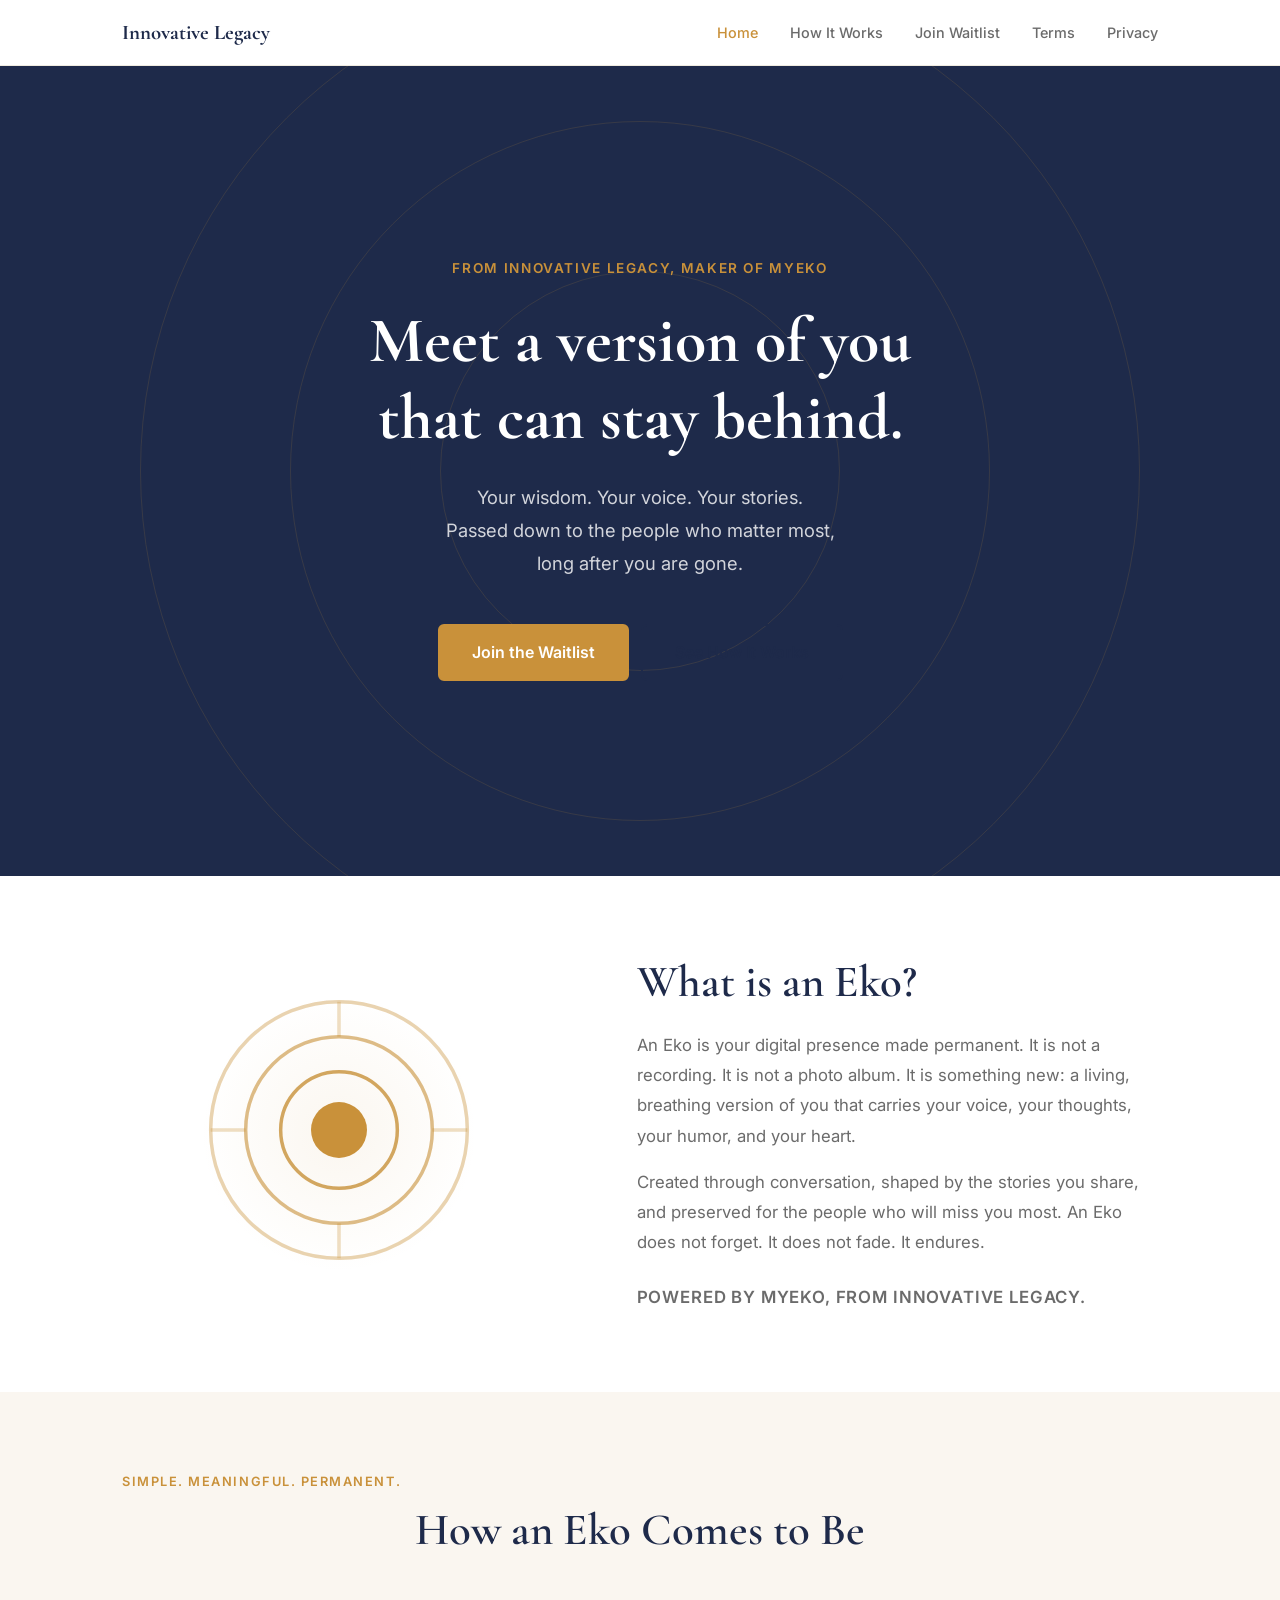
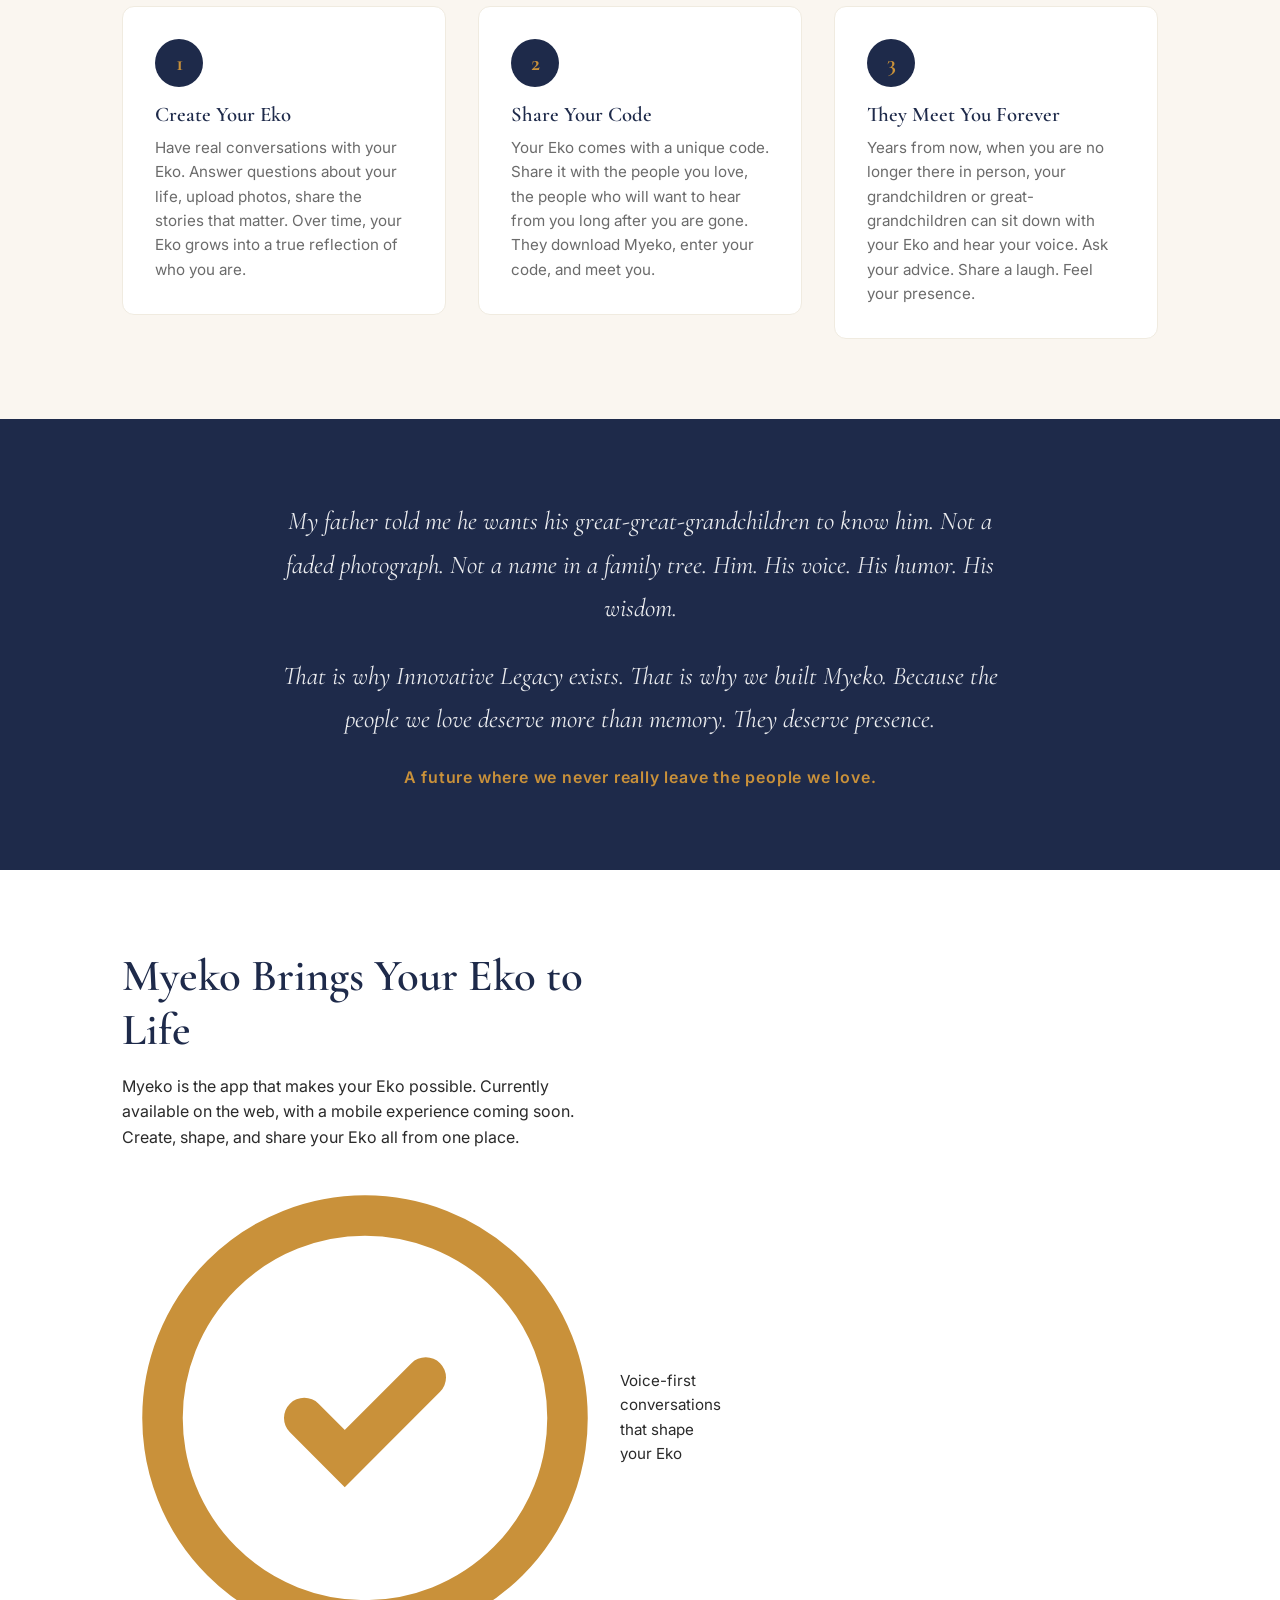
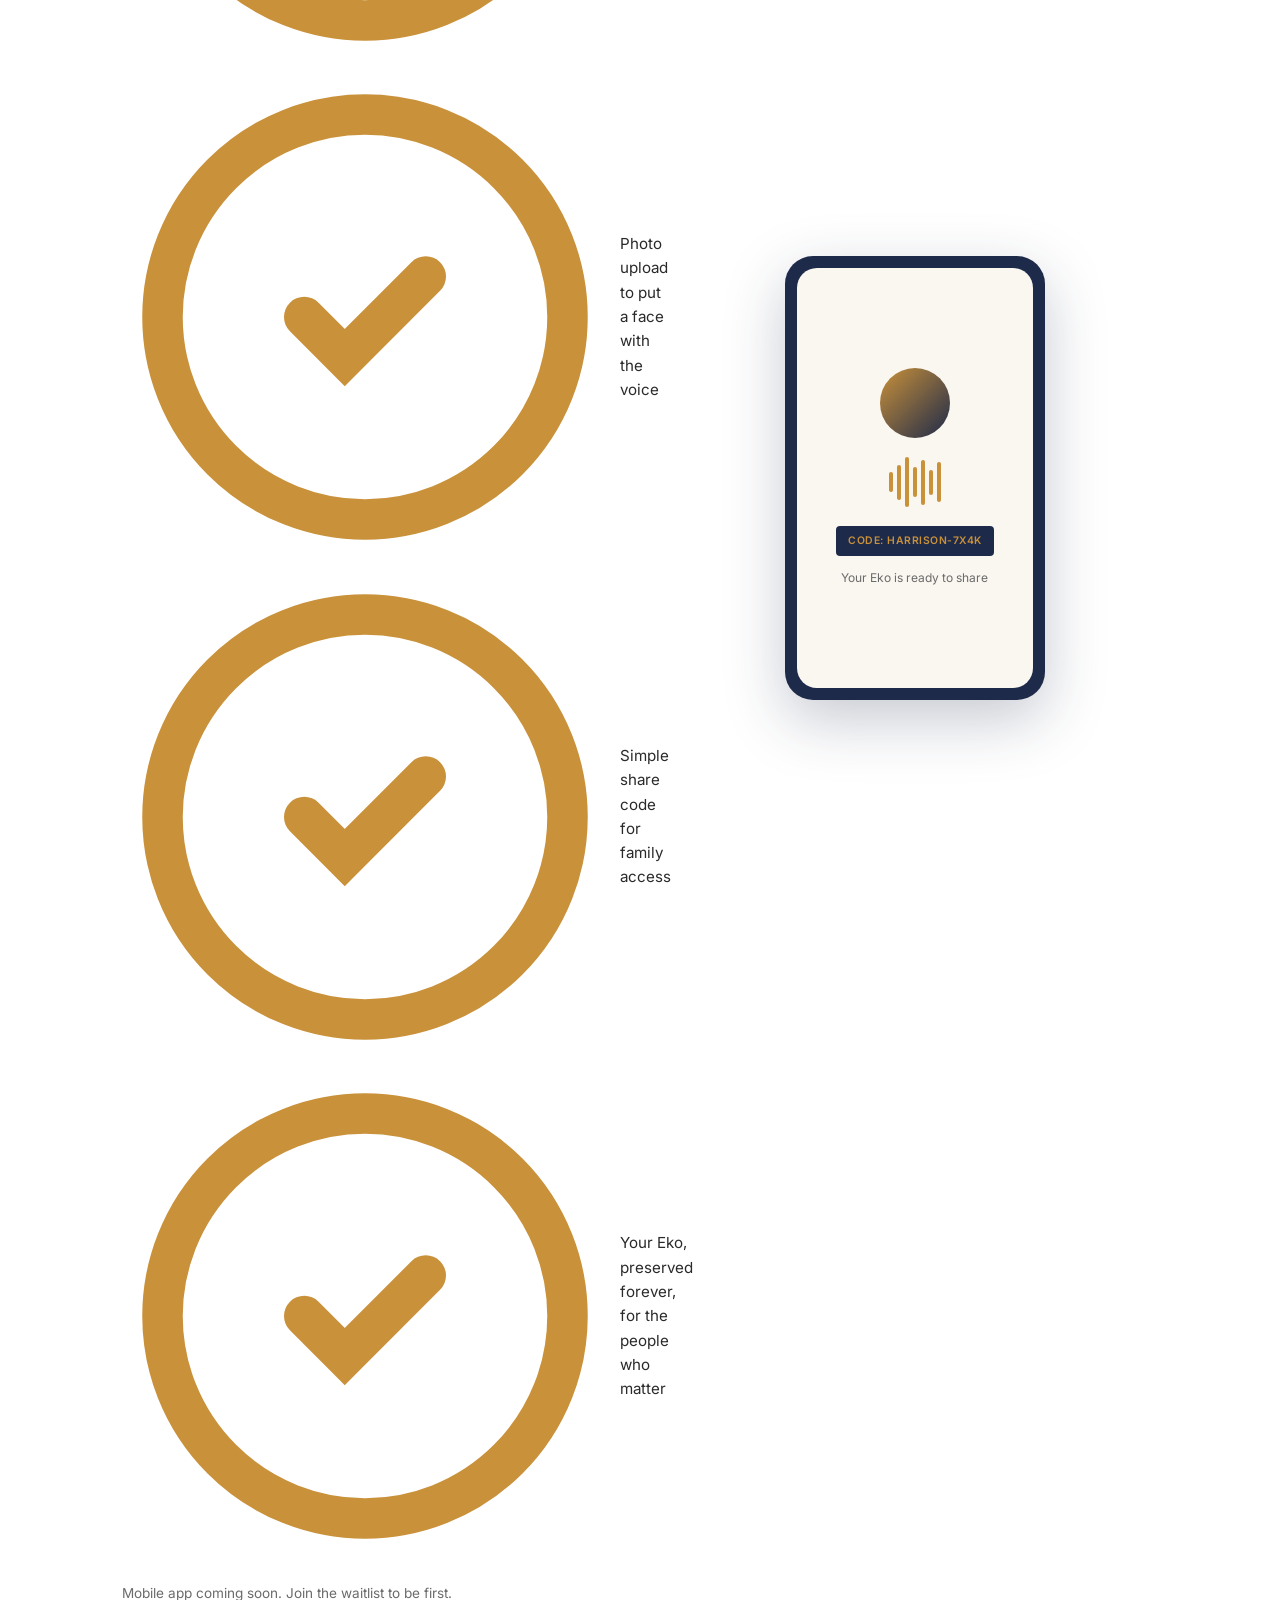
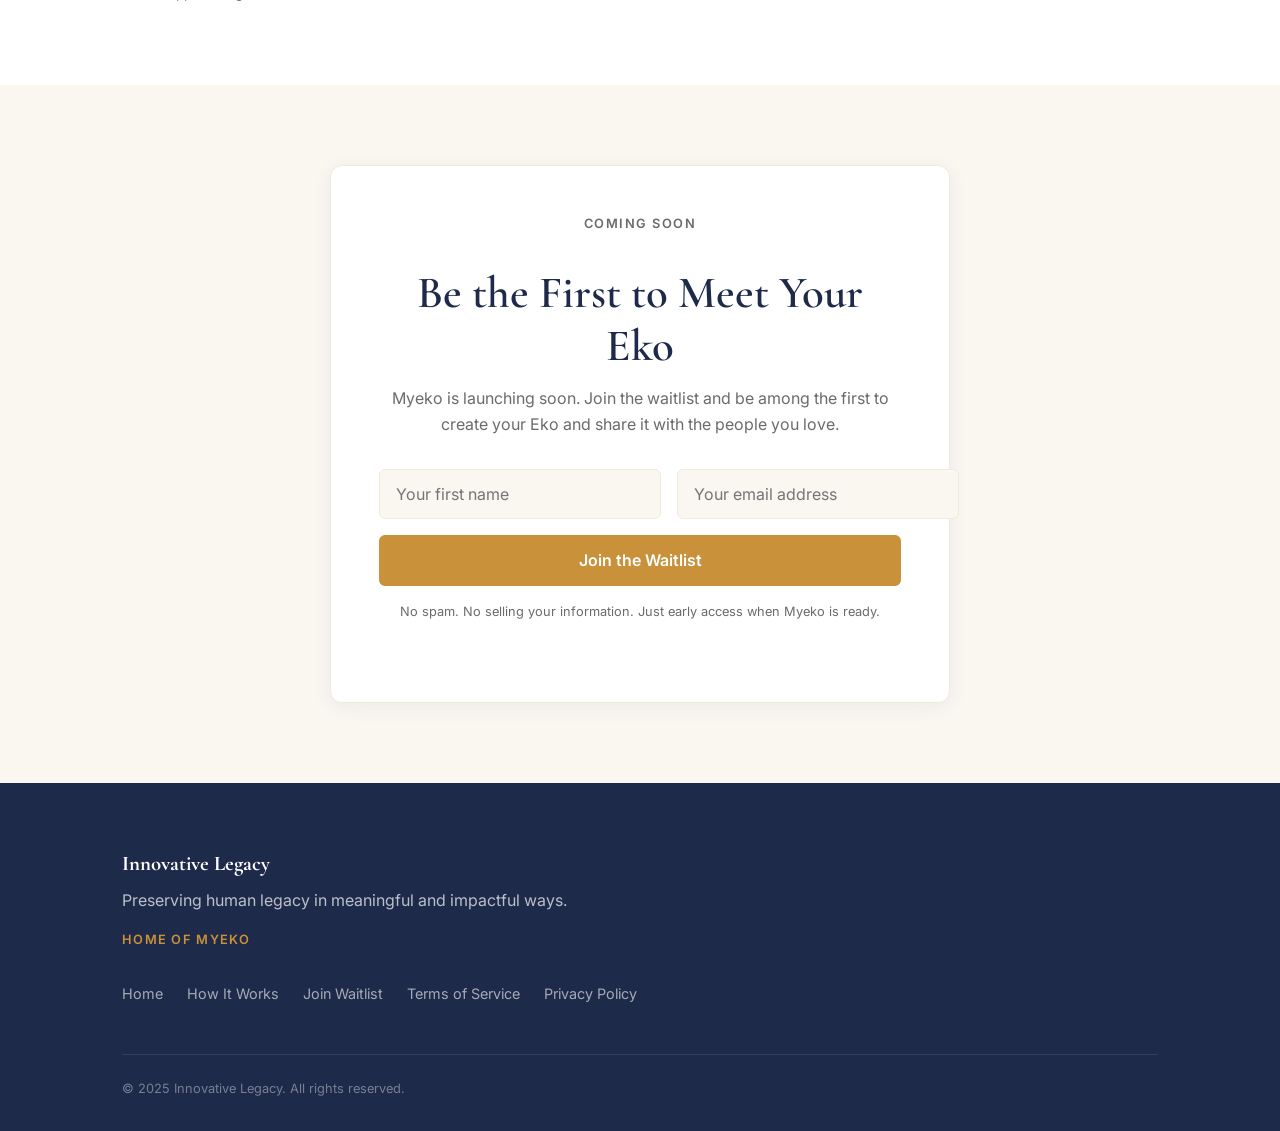
==== index.html @ 4b273d7e "Initial commit: Innovative Legacy landing site - Home page with hero, how it works, product highligh" ====
<!DOCTYPE html>
<html lang="en">
<head>
  <meta charset="UTF-8">
  <meta name="viewport" content="width=device-width, initial-scale=1.0">
  <title>Innovative Legacy | Preserve What Matters Most</title>
  <meta name="description" content="Innovative Legacy builds tools that preserve human legacy in meaningful ways. Home of Myeko, the app that lets you create your Eko and share it with generations to come.">
  <link rel="preconnect" href="https://fonts.googleapis.com">
  <link rel="preconnect" href="https://fonts.gstatic.com" crossorigin>
  <link href="https://fonts.googleapis.com/css2?family=Cormorant+Garamond:ital,wght@0,400;0,600;0,700;1,400&family=Inter:wght@400;500;600&display=swap" rel="stylesheet">
  <link rel="stylesheet" href="style.css">
</head>
<body>

  <!-- NAV -->
  <nav>
    <div class="nav-inner">
      <a href="index.html" class="logo">
        <span class="logo-text">Innovative Legacy</span>
      </a>
      <ul class="nav-links">
        <li><a href="index.html" class="active">Home</a></li>
        <li><a href="#how-it-works">How It Works</a></li>
        <li><a href="#waitlist">Join Waitlist</a></li>
        <li><a href="terms.html">Terms</a></li>
        <li><a href="privacy.html">Privacy</a></li>
      </ul>
    </div>
  </nav>

  <!-- HERO -->
  <section class="hero">
    <div class="ripple-bg" aria-hidden="true">
      <div class="ripple r1"></div>
      <div class="ripple r2"></div>
      <div class="ripple r3"></div>
    </div>
    <div class="hero-content">
      <p class="hero-eyebrow">From Innovative Legacy, maker of Myeko</p>
      <h1>Meet a version of you<br>that can stay behind.</h1>
      <p class="hero-sub">Your wisdom. Your voice. Your stories.<br>Passed down to the people who matter most,<br>long after you are gone.</p>
      <a href="#waitlist" class="btn btn-primary">Join the Waitlist</a>
      <a href="#how-it-works" class="btn btn-ghost">See How It Works</a>
    </div>
  </section>

  <!-- CONCEPT -->
  <section class="concept">
    <div class="section-inner">
      <div class="concept-grid">
        <div class="concept-visual" aria-hidden="true">
          <div class="eko-circle">
            <div class="eko-inner">
              <svg viewBox="0 0 120 120" fill="none" xmlns="http://www.w3.org/2000/svg">
                <circle cx="60" cy="60" r="55" stroke="#c9913a" stroke-width="1.5" opacity="0.4"/>
                <circle cx="60" cy="60" r="40" stroke="#c9913a" stroke-width="1.5" opacity="0.6"/>
                <circle cx="60" cy="60" r="25" stroke="#c9913a" stroke-width="1.5" opacity="0.8"/>
                <circle cx="60" cy="60" r="12" fill="#c9913a"/>
                <path d="M60 5 L60 20 M60 100 L60 115 M5 60 L20 60 M100 60 L115 60" stroke="#c9913a" stroke-width="1.5" opacity="0.3"/>
              </svg>
            </div>
          </div>
        </div>
        <div class="concept-text">
          <h2>What is an Eko?</h2>
          <p>An Eko is your digital presence made permanent. It is not a recording. It is not a photo album. It is something new: a living, breathing version of you that carries your voice, your thoughts, your humor, and your heart.</p>
          <p>Created through conversation, shaped by the stories you share, and preserved for the people who will miss you most. An Eko does not forget. It does not fade. It endures.</p>
          <p class="concept-powered">Powered by Myeko, from Innovative Legacy.</p>
        </div>
      </div>
    </div>
  </section>

  <!-- HOW IT WORKS -->
  <section class="how-it-works" id="how-it-works">
    <div class="section-inner">
      <p class="section-eyebrow">Simple. Meaningful. Permanent.</p>
      <h2>How an Eko Comes to Be</h2>
      <div class="steps">
        <div class="step">
          <div class="step-num">1</div>
          <h3>Create Your Eko</h3>
          <p>Have real conversations with your Eko. Answer questions about your life, upload photos, share the stories that matter. Over time, your Eko grows into a true reflection of who you are.</p>
        </div>
        <div class="step-arrow" aria-hidden="true">
          <svg viewBox="0 0 40 24" fill="none"><path d="M0 12h36M28 4l8 8-8 8" stroke="#c9913a" stroke-width="2" stroke-linecap="round"/></svg>
        </div>
        <div class="step">
          <div class="step-num">2</div>
          <h3>Share Your Code</h3>
          <p>Your Eko comes with a unique code. Share it with the people you love, the people who will want to hear from you long after you are gone. They download Myeko, enter your code, and meet you.</p>
        </div>
        <div class="step-arrow" aria-hidden="true">
          <svg viewBox="0 0 40 24" fill="none"><path d="M0 12h36M28 4l8 8-8 8" stroke="#c9913a" stroke-width="2" stroke-linecap="round"/></svg>
        </div>
        <div class="step">
          <div class="step-num">3</div>
          <h3>They Meet You Forever</h3>
          <p>Years from now, when you are no longer there in person, your grandchildren or great-grandchildren can sit down with your Eko and hear your voice. Ask your advice. Share a laugh. Feel your presence.</p>
        </div>
      </div>
    </div>
  </section>

  <!-- EMOTIONAL PITCH -->
  <section class="pitch">
    <div class="section-inner">
      <blockquote>
        <p>My father told me he wants his great-great-grandchildren to know him. Not a faded photograph. Not a name in a family tree. Him. His voice. His humor. His wisdom.</p>
        <p>That is why Innovative Legacy exists. That is why we built Myeko. Because the people we love deserve more than memory. They deserve presence.</p>
        <cite>A future where we never really leave the people we love.</cite>
      </blockquote>
    </div>
  </section>

  <!-- PRODUCT HIGHLIGHT -->
  <section class="product">
    <div class="section-inner">
      <div class="product-grid">
        <div class="product-text">
          <h2>Myeko Brings Your Eko to Life</h2>
          <p>Myeko is the app that makes your Eko possible. Currently available on the web, with a mobile experience coming soon. Create, shape, and share your Eko all from one place.</p>
          <ul class="product-features">
            <li>
              <svg viewBox="0 0 24 24" fill="none"><circle cx="12" cy="12" r="10" stroke="#c9913a" stroke-width="2"/><path d="M9 12l2 2 4-4" stroke="#c9913a" stroke-width="2" stroke-linecap="round"/></svg>
              Voice-first conversations that shape your Eko
            </li>
            <li>
              <svg viewBox="0 0 24 24" fill="none"><circle cx="12" cy="12" r="10" stroke="#c9913a" stroke-width="2"/><path d="M9 12l2 2 4-4" stroke="#c9913a" stroke-width="2" stroke-linecap="round"/></svg>
              Photo upload to put a face with the voice
            </li>
            <li>
              <svg viewBox="0 0 24 24" fill="none"><circle cx="12" cy="12" r="10" stroke="#c9913a" stroke-width="2"/><path d="M9 12l2 2 4-4" stroke="#c9913a" stroke-width="2" stroke-linecap="round"/></svg>
              Simple share code for family access
            </li>
            <li>
              <svg viewBox="0 0 24 24" fill="none"><circle cx="12" cy="12" r="10" stroke="#c9913a" stroke-width="2"/><path d="M9 12l2 2 4-4" stroke="#c9913a" stroke-width="2" stroke-linecap="round"/></svg>
              Your Eko, preserved forever, for the people who matter
            </li>
          </ul>
          <p class="product-mobile">Mobile app coming soon. Join the waitlist to be first.</p>
        </div>
        <div class="product-visual" aria-hidden="true">
          <div class="phone-mockup">
            <div class="phone-screen">
              <div class="mockup-content">
                <div class="mockup-avatar"></div>
                <div class="mockup-waveform">
                  <div class="wave-bar"></div>
                  <div class="wave-bar"></div>
                  <div class="wave-bar"></div>
                  <div class="wave-bar"></div>
                  <div class="wave-bar"></div>
                  <div class="wave-bar"></div>
                  <div class="wave-bar"></div>
                </div>
                <div class="mockup-code">CODE: HARRISON-7X4K</div>
                <div class="mockup-label">Your Eko is ready to share</div>
              </div>
            </div>
          </div>
        </div>
      </div>
    </div>
  </section>

  <!-- WAITLIST -->
  <section class="waitlist" id="waitlist">
    <div class="section-inner">
      <div class="waitlist-box">
        <p class="section-eyebrow">Coming Soon</p>
        <h2>Be the First to Meet Your Eko</h2>
        <p>Myeko is launching soon. Join the waitlist and be among the first to create your Eko and share it with the people you love.</p>
        <form class="waitlist-form" id="waitlist-form">
          <div class="form-row">
            <input type="text" name="name" placeholder="Your first name" required>
            <input type="email" name="email" placeholder="Your email address" required>
          </div>
          <button type="submit" class="btn btn-primary btn-full">Join the Waitlist</button>
        </form>
        <p class="waitlist-note">No spam. No selling your information. Just early access when Myeko is ready.</p>
        <div id="form-success" class="form-success" style="display:none;">
          <p>You are on the list. We will be in touch when Myeko is ready for you.</p>
        </div>
      </div>
    </div>
  </section>

  <!-- FOOTER -->
  <footer>
    <div class="footer-inner">
      <div class="footer-brand">
        <p class="footer-logo">Innovative Legacy</p>
        <p>Preserving human legacy in meaningful and impactful ways.</p>
        <p class="footer-subbrand">Home of Myeko</p>
      </div>
      <div class="footer-links">
        <a href="index.html">Home</a>
        <a href="#how-it-works">How It Works</a>
        <a href="#waitlist">Join Waitlist</a>
        <a href="terms.html">Terms of Service</a>
        <a href="privacy.html">Privacy Policy</a>
      </div>
      <div class="footer-bottom">
        <p>&copy; 2025 Innovative Legacy. All rights reserved.</p>
      </div>
    </div>
  </footer>

  <script src="script.js"></script>
</body>
</html>
---- style.css ----
/* ============================================
   Innovative Legacy — Design System
   ============================================ */

:root {
  --indigo: #1e2a4a;
  --indigo-light: #2d3f6b;
  --amber: #c9913a;
  --amber-light: #e0aa50;
  --cream: #faf6f0;
  --cream-dark: #f0ebe0;
  --charcoal: #1a1a1a;
  --text: #2a2a2a;
  --text-light: #6b6b6b;
  --white: #ffffff;
  --error: #c0392b;
  --success: #27ae60;

  --font-serif: 'Cormorant Garamond', Georgia, serif;
  --font-sans: 'Inter', -apple-system, sans-serif;

  --max-width: 1100px;
  --radius: 6px;
  --radius-lg: 12px;
}

/* ---- Reset ---- */
*, *::before, *::after { box-sizing: border-box; margin: 0; padding: 0; }
html { scroll-behavior: smooth; font-size: 16px; }
body {
  font-family: var(--font-sans);
  color: var(--text);
  background: var(--cream);
  line-height: 1.6;
  -webkit-font-smoothing: antialiased;
}
img { max-width: 100%; display: block; }
a { color: var(--indigo); text-decoration: none; }
a:hover { color: var(--amber); }
ul { list-style: none; }

/* ---- Typography ---- */
h1, h2, h3, h4 {
  font-family: var(--font-serif);
  line-height: 1.2;
  color: var(--indigo);
}
h1 { font-size: clamp(2.5rem, 6vw, 4rem); font-weight: 700; }
h2 { font-size: clamp(1.8rem, 4vw, 2.8rem); font-weight: 600; margin-bottom: 1rem; }
h3 { font-size: 1.3rem; font-weight: 600; margin-bottom: 0.5rem; }
p { margin-bottom: 1rem; }
p:last-child { margin-bottom: 0; }

/* ---- Layout ---- */
.section-inner {
  max-width: var(--max-width);
  margin: 0 auto;
  padding: 0 2rem;
}

/* ---- Buttons ---- */
.btn {
  display: inline-block;
  padding: 0.85rem 2rem;
  border-radius: var(--radius);
  font-family: var(--font-sans);
  font-size: 1rem;
  font-weight: 600;
  cursor: pointer;
  transition: all 0.2s;
  border: 2px solid transparent;
  text-align: center;
}
.btn-primary {
  background: var(--amber);
  color: var(--white);
  border-color: var(--amber);
}
.btn-primary:hover {
  background: var(--amber-light);
  border-color: var(--amber-light);
  color: var(--white);
  transform: translateY(-1px);
}
.btn-ghost {
  background: transparent;
  color: var(--indigo);
  border-color: var(--indigo);
}
.btn-ghost:hover {
  background: var(--indigo);
  color: var(--white);
}
.btn-full { width: 100%; }

/* ---- NAV ---- */
nav {
  background: var(--white);
  border-bottom: 1px solid var(--cream-dark);
  position: sticky;
  top: 0;
  z-index: 100;
}
.nav-inner {
  max-width: var(--max-width);
  margin: 0 auto;
  padding: 1rem 2rem;
  display: flex;
  align-items: center;
  justify-content: space-between;
}
.logo { display: flex; align-items: center; gap: 0.5rem; }
.logo-text {
  font-family: var(--font-serif);
  font-size: 1.3rem;
  font-weight: 700;
  color: var(--indigo);
}
.nav-links {
  display: flex;
  gap: 2rem;
  align-items: center;
}
.nav-links a {
  color: var(--text-light);
  font-size: 0.9rem;
  font-weight: 500;
  transition: color 0.2s;
}
.nav-links a:hover,
.nav-links a.active { color: var(--amber); }

@media (max-width: 768px) {
  .nav-links { gap: 1rem; }
  .nav-links li:nth-child(n+4) { display: none; }
}

/* ---- HERO ---- */
.hero {
  position: relative;
  min-height: 90vh;
  display: flex;
  align-items: center;
  overflow: hidden;
  background: var(--indigo);
}
.ripple-bg {
  position: absolute;
  inset: 0;
  display: flex;
  align-items: center;
  justify-content: center;
  pointer-events: none;
}
.ripple {
  position: absolute;
  border-radius: 50%;
  border: 1px solid rgba(201, 145, 58, 0.15);
  animation: rippleExpand 8s ease-in-out infinite;
}
.r1 { width: 400px; height: 400px; animation-delay: 0s; }
.r2 { width: 700px; height: 700px; animation-delay: 1.5s; }
.r3 { width: 1000px; height: 1000px; animation-delay: 3s; }

@keyframes rippleExpand {
  0% { transform: scale(0.8); opacity: 0.6; }
  50% { opacity: 0.2; }
  100% { transform: scale(1.2); opacity: 0; }
}

.hero-content {
  position: relative;
  z-index: 1;
  max-width: var(--max-width);
  margin: 0 auto;
  padding: 6rem 2rem;
  text-align: center;
}
.hero-eyebrow {
  color: var(--amber);
  font-size: 0.85rem;
  font-weight: 600;
  letter-spacing: 0.12em;
  text-transform: uppercase;
  margin-bottom: 1.5rem;
}
.hero h1 { color: var(--white); margin-bottom: 1.5rem; }
.hero-sub {
  color: rgba(255,255,255,0.8);
  font-size: 1.15rem;
  line-height: 1.8;
  margin-bottom: 2.5rem;
  max-width: 560px;
  margin-left: auto;
  margin-right: auto;
}
.hero .btn { margin: 0.25rem; }

/* ---- SECTION COMMON ---- */
section { padding: 5rem 0; }
.section-eyebrow {
  color: var(--amber);
  font-size: 0.8rem;
  font-weight: 600;
  letter-spacing: 0.12em;
  text-transform: uppercase;
  margin-bottom: 0.75rem;
}

/* ---- CONCEPT ---- */
.concept { background: var(--white); }
.concept-grid {
  display: grid;
  grid-template-columns: 1fr 1.2fr;
  gap: 5rem;
  align-items: center;
}
.concept-visual { display: flex; justify-content: center; }
.eko-circle {
  width: 280px;
  height: 280px;
  display: flex;
  align-items: center;
  justify-content: center;
  background: radial-gradient(circle, rgba(201,145,58,0.08) 0%, transparent 70%);
}
.eko-inner svg { width: 100%; height: 100%; animation: rotateSlow 30s linear infinite; }
@keyframes rotateSlow { from { transform: rotate(0deg); } to { transform: rotate(360deg); } }
.concept-text h2 { margin-bottom: 1.25rem; }
.concept-text p { color: var(--text-light); font-size: 1.05rem; line-height: 1.8; }
.concept-powered {
  margin-top: 1.5rem;
  font-size: 0.85rem;
  color: var(--amber);
  font-weight: 600;
  letter-spacing: 0.05em;
  text-transform: uppercase;
}

@media (max-width: 768px) {
  .concept-grid { grid-template-columns: 1fr; gap: 2rem; }
  .concept-visual { display: none; }
}

/* ---- HOW IT WORKS ---- */
.how-it-works { background: var(--cream); }
.how-it-works h2 { text-align: center; margin-bottom: 3rem; }
.steps {
  display: flex;
  align-items: flex-start;
  gap: 1rem;
}
.step {
  flex: 1;
  background: var(--white);
  border-radius: var(--radius-lg);
  padding: 2rem;
  border: 1px solid var(--cream-dark);
}
.step-num {
  width: 48px;
  height: 48px;
  background: var(--indigo);
  color: var(--amber);
  border-radius: 50%;
  display: flex;
  align-items: center;
  justify-content: center;
  font-family: var(--font-serif);
  font-size: 1.4rem;
  font-weight: 700;
  margin-bottom: 1rem;
}
.step p { color: var(--text-light); font-size: 0.95rem; }
.step-arrow {
  flex-shrink: 0;
  padding-top: 4rem;
  display: flex;
  align-items: center;
}

@media (max-width: 768px) {
  .steps { flex-direction: column; }
  .step-arrow { transform: rotate(90deg); padding: 0; justify-content: center; }
}

/* ---- PITCH ---- */
.pitch { background: var(--indigo); }
.pitch blockquote {
  text-align: center;
  max-width: 720px;
  margin: 0 auto;
}
.pitch blockquote p {
  color: rgba(255,255,255,0.9);
  font-family: var(--font-serif);
  font-size: clamp(1.2rem, 3vw, 1.6rem);
  font-style: italic;
  line-height: 1.7;
  margin-bottom: 1.5rem;
}
.pitch cite {
  display: block;
  color: var(--amber);
  font-size: 1rem;
  font-style: normal;
  font-weight: 600;
  letter-spacing: 0.05em;
}

/* ---- PRODUCT ---- */
.product { background: var(--white); }
.product-grid {
  display: grid;
  grid-template-columns: 1fr 1fr;
  gap: 4rem;
  align-items: center;
}
.product-features { margin: 1.5rem 0; }
.product-features li {
  display: flex;
  align-items: center;
  gap: 0.75rem;
  margin-bottom: 0.85rem;
  font-size: 0.95rem;
  color: var(--text);
}
.product-features svg { flex-shrink: 0; }
.product-mobile { font-size: 0.85rem; color: var(--text-light); }

.phone-mockup {
  background: var(--indigo);
  border-radius: 28px;
  padding: 12px;
  max-width: 260px;
  margin: 0 auto;
  box-shadow: 0 20px 60px rgba(30,42,74,0.25);
}
.phone-screen {
  background: var(--cream);
  border-radius: 20px;
  overflow: hidden;
  aspect-ratio: 9/16;
  display: flex;
  align-items: center;
  justify-content: center;
}
.mockup-content { text-align: center; padding: 2rem 1.5rem; }
.mockup-avatar {
  width: 70px;
  height: 70px;
  border-radius: 50%;
  background: linear-gradient(135deg, var(--amber), var(--indigo));
  margin: 0 auto 1.5rem;
}
.mockup-waveform {
  display: flex;
  align-items: center;
  justify-content: center;
  gap: 4px;
  height: 40px;
  margin-bottom: 1.5rem;
}
.wave-bar {
  width: 4px;
  background: var(--amber);
  border-radius: 2px;
  animation: waveAnim 1.2s ease-in-out infinite;
}
.wave-bar:nth-child(1) { height: 20px; animation-delay: 0s; }
.wave-bar:nth-child(2) { height: 35px; animation-delay: 0.1s; }
.wave-bar:nth-child(3) { height: 50px; animation-delay: 0.2s; }
.wave-bar:nth-child(4) { height: 30px; animation-delay: 0.3s; }
.wave-bar:nth-child(5) { height: 45px; animation-delay: 0.4s; }
.wave-bar:nth-child(6) { height: 25px; animation-delay: 0.5s; }
.wave-bar:nth-child(7) { height: 40px; animation-delay: 0.6s; }
@keyframes waveAnim {
  0%, 100% { transform: scaleY(0.5); }
  50% { transform: scaleY(1); }
}
.mockup-code {
  background: var(--indigo);
  color: var(--amber);
  font-size: 0.65rem;
  font-weight: 600;
  padding: 0.4rem 0.75rem;
  border-radius: 4px;
  margin-bottom: 0.75rem;
  letter-spacing: 0.05em;
}
.mockup-label { font-size: 0.75rem; color: var(--text-light); }

@media (max-width: 768px) {
  .product-grid { grid-template-columns: 1fr; gap: 2rem; }
}

/* ---- WAITLIST ---- */
.waitlist { background: var(--cream); }
.waitlist-box {
  max-width: 620px;
  margin: 0 auto;
  text-align: center;
  background: var(--white);
  border-radius: var(--radius-lg);
  padding: 3rem;
  border: 1px solid var(--cream-dark);
  box-shadow: 0 4px 20px rgba(30,42,74,0.06);
}
.waitlist-box h2 { margin-bottom: 0.75rem; }
.waitlist-box > p { color: var(--text-light); margin-bottom: 2rem; }
.form-row {
  display: flex;
  gap: 1rem;
  margin-bottom: 1rem;
}
.form-row input {
  flex: 1;
  padding: 0.85rem 1rem;
  border: 1.5px solid var(--cream-dark);
  border-radius: var(--radius);
  font-family: var(--font-sans);
  font-size: 1rem;
  outline: none;
  transition: border-color 0.2s;
  background: var(--cream);
}
.form-row input:focus { border-color: var(--amber); }
.waitlist-note {
  margin-top: 1rem;
  font-size: 0.8rem;
  color: var(--text-light);
}
.form-success {
  margin-top: 1.5rem;
  padding: 1rem;
  background: rgba(39, 174, 96, 0.1);
  border-radius: var(--radius);
  color: var(--success);
  font-weight: 500;
}

@media (max-width: 600px) {
  .form-row { flex-direction: column; }
  .waitlist-box { padding: 2rem 1.5rem; }
}

/* ---- FOOTER ---- */
footer {
  background: var(--indigo);
  color: rgba(255,255,255,0.7);
  padding: 4rem 0 2rem;
}
.footer-inner { max-width: var(--max-width); margin: 0 auto; padding: 0 2rem; }
.footer-brand { margin-bottom: 2rem; }
.footer-logo {
  font-family: var(--font-serif);
  font-size: 1.3rem;
  font-weight: 700;
  color: var(--white);
  margin-bottom: 0.5rem;
}
.footer-subbrand {
  font-size: 0.8rem;
  color: var(--amber);
  font-weight: 600;
  letter-spacing: 0.1em;
  text-transform: uppercase;
  margin-top: 0.25rem;
}
.footer-links {
  display: flex;
  flex-wrap: wrap;
  gap: 1.5rem;
  margin-bottom: 3rem;
}
.footer-links a { color: rgba(255,255,255,0.6); font-size: 0.9rem; }
.footer-links a:hover { color: var(--amber); }
.footer-bottom {
  border-top: 1px solid rgba(255,255,255,0.1);
  padding-top: 1.5rem;
  font-size: 0.8rem;
  color: rgba(255,255,255,0.4);
}
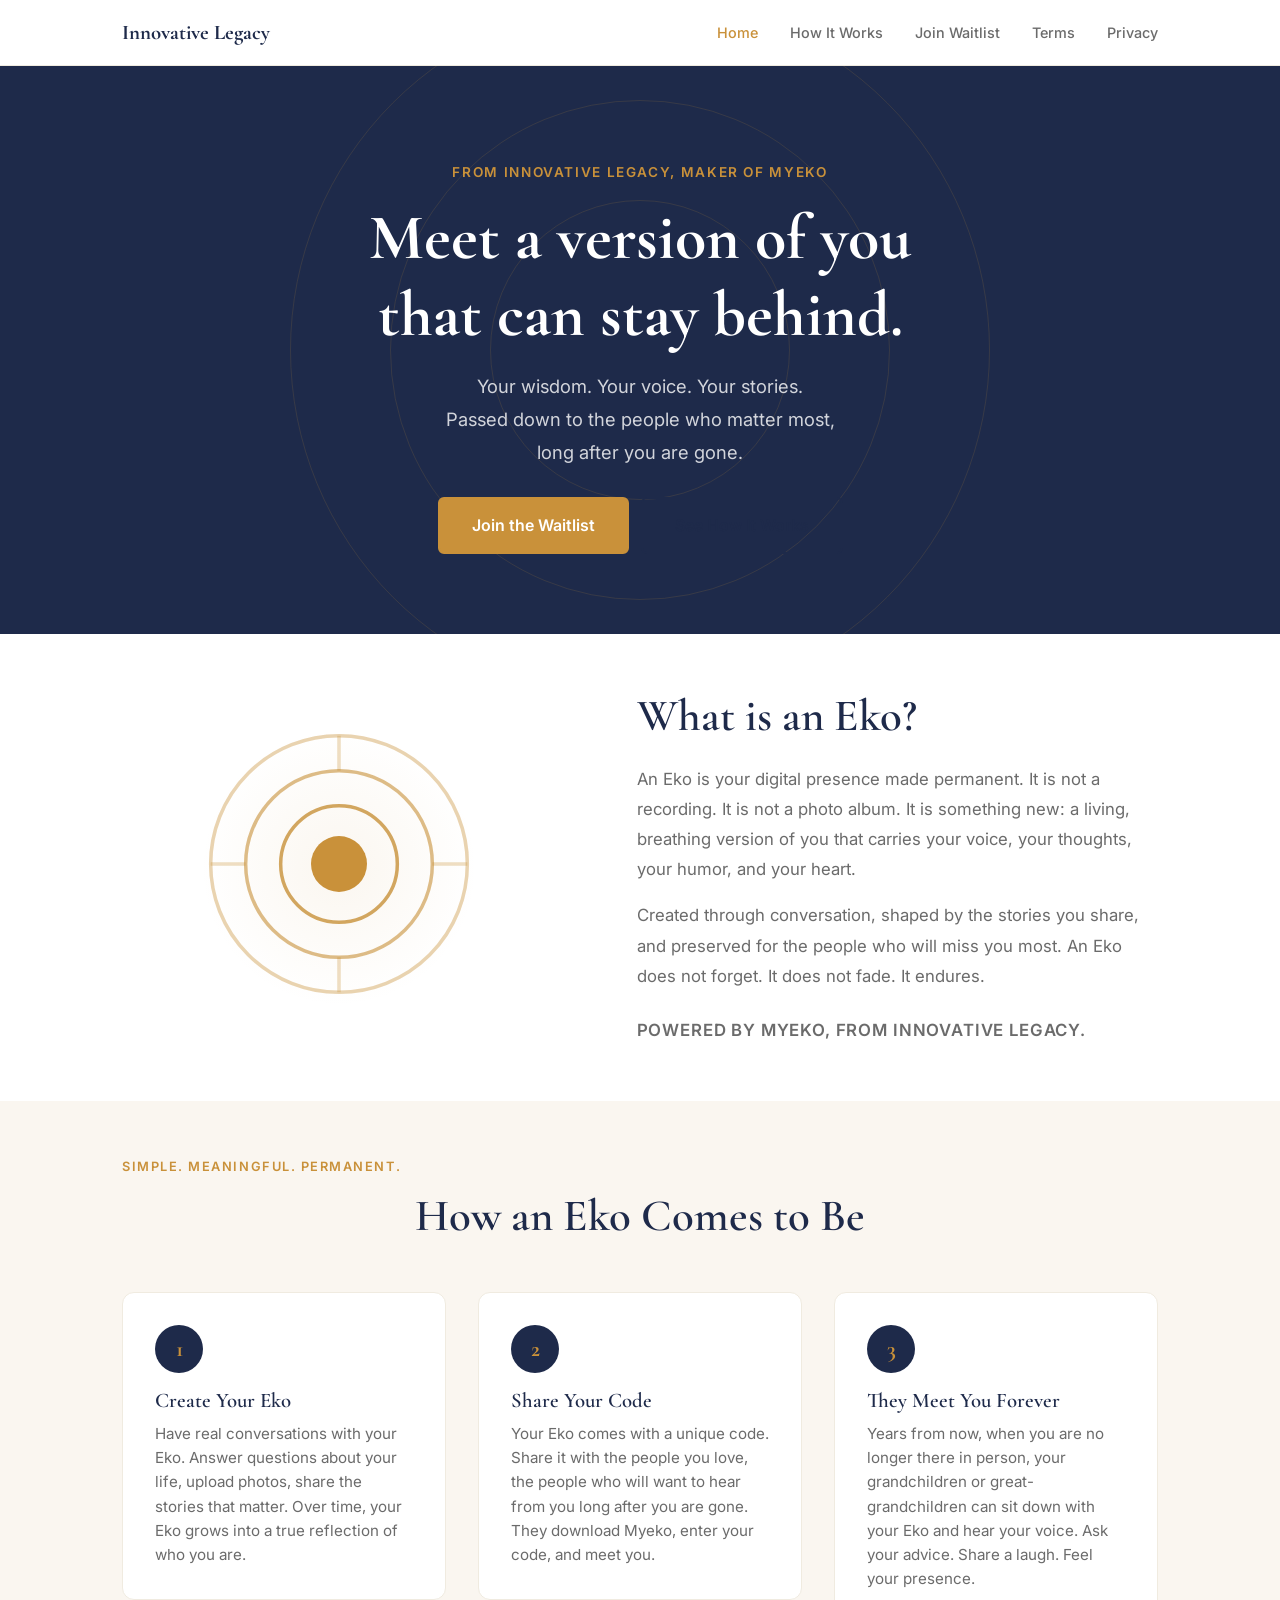
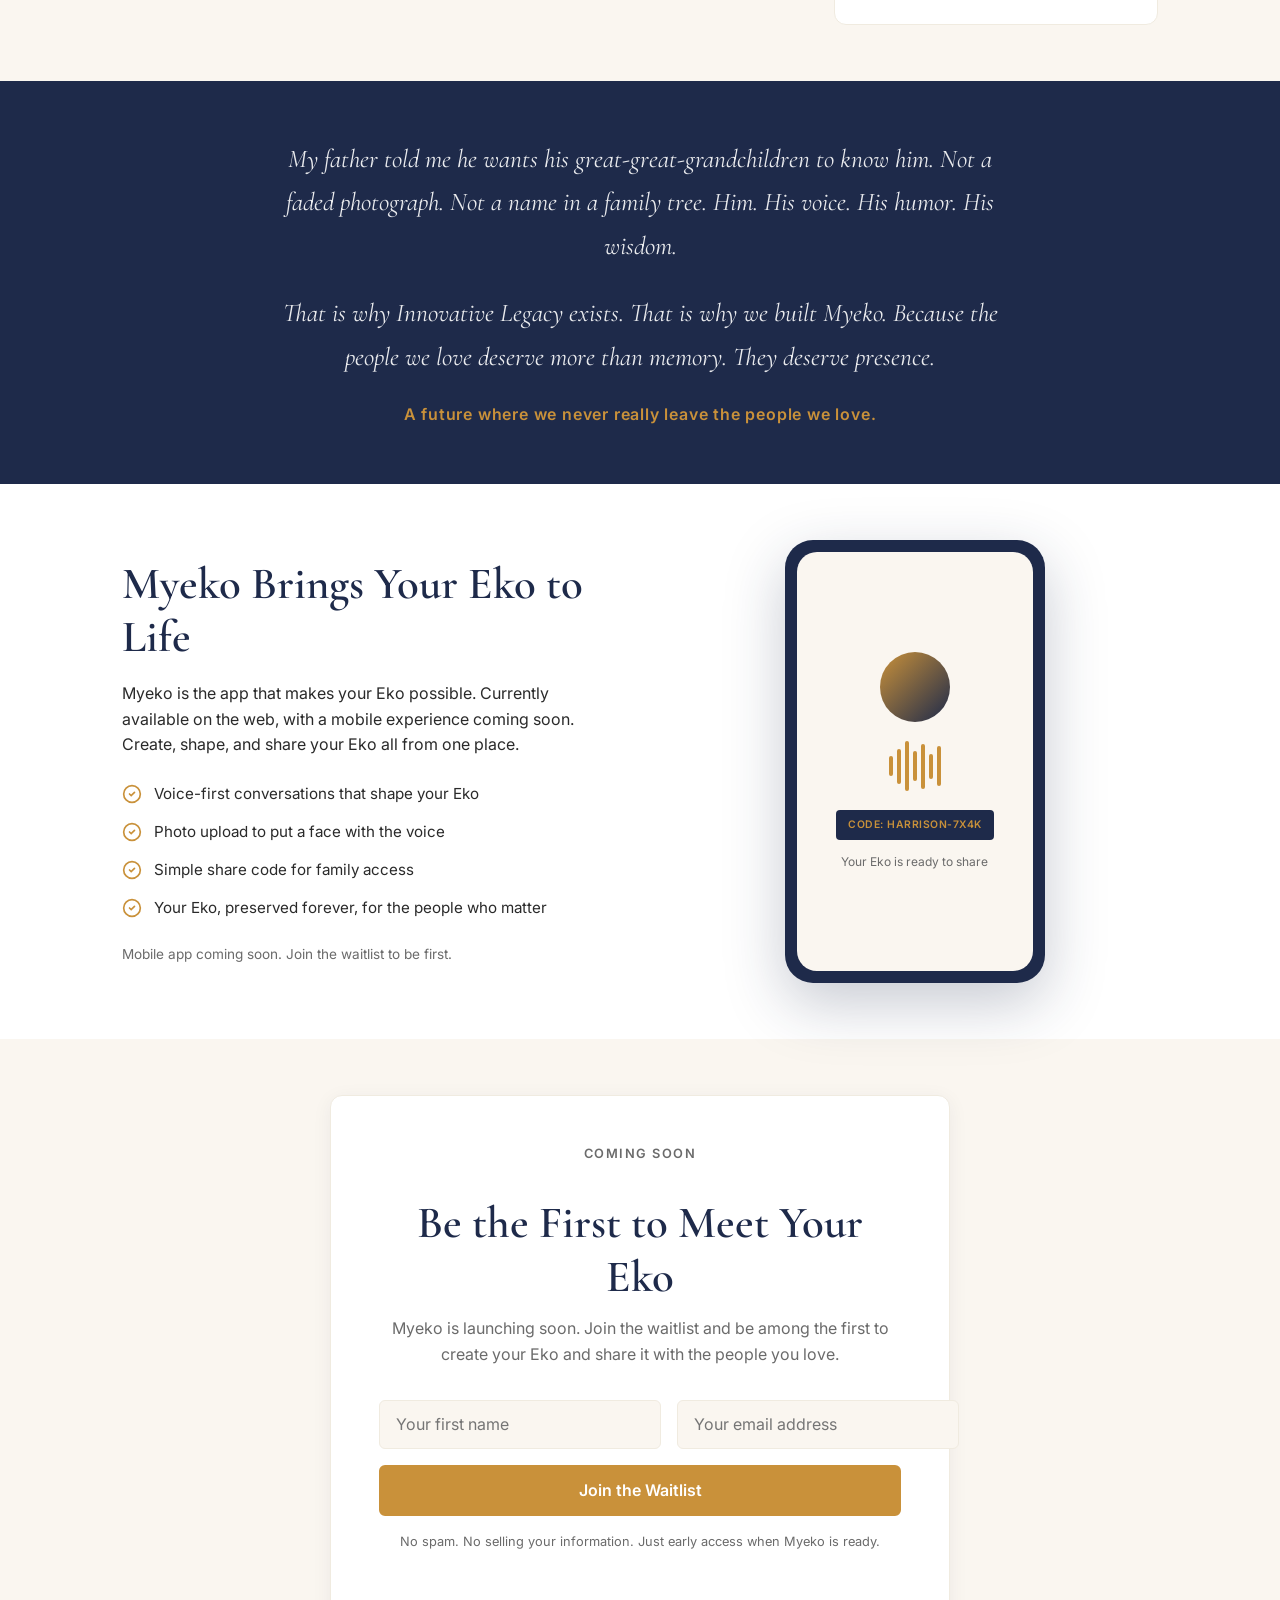
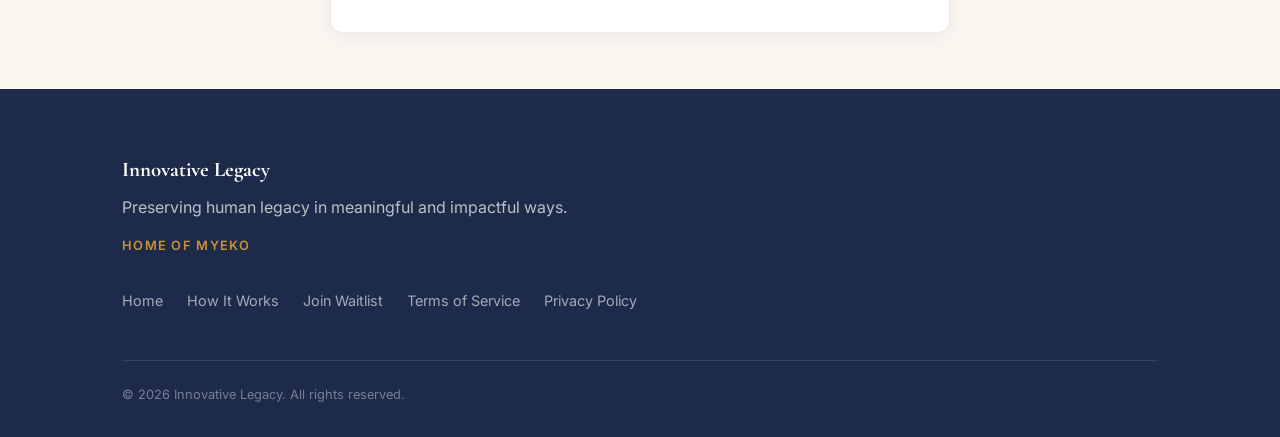
==== commit bf2e3137: "fix: copyright year 2025 -> 2026" ====
--- a/index.html
+++ b/index.html
@@ -202,7 +202,7 @@
         <a href="privacy.html">Privacy Policy</a>
       </div>
       <div class="footer-bottom">
-        <p>&copy; 2025 Innovative Legacy. All rights reserved.</p>
+        <p>&copy; 2026 Innovative Legacy. All rights reserved.</p>
       </div>
     </div>
   </footer>
--- a/style.css
+++ b/style.css
@@ -138,7 +138,7 @@
 /* ---- HERO ---- */
 .hero {
   position: relative;
-  min-height: 90vh;
+  min-height: auto;
   display: flex;
   align-items: center;
   overflow: hidden;
@@ -158,9 +158,9 @@
   border: 1px solid rgba(201, 145, 58, 0.15);
   animation: rippleExpand 8s ease-in-out infinite;
 }
-.r1 { width: 400px; height: 400px; animation-delay: 0s; }
-.r2 { width: 700px; height: 700px; animation-delay: 1.5s; }
-.r3 { width: 1000px; height: 1000px; animation-delay: 3s; }
+.r1 { width: 300px; height: 300px; animation-delay: 0s; }
+.r2 { width: 500px; height: 500px; animation-delay: 1.5s; }
+.r3 { width: 700px; height: 700px; animation-delay: 3s; }
 
 @keyframes rippleExpand {
   0% { transform: scale(0.8); opacity: 0.6; }
@@ -173,7 +173,7 @@
   z-index: 1;
   max-width: var(--max-width);
   margin: 0 auto;
-  padding: 6rem 2rem;
+  padding: 2.5rem 2rem 1.5rem;
   text-align: center;
 }
 .hero-eyebrow {
@@ -182,22 +182,22 @@
   font-weight: 600;
   letter-spacing: 0.12em;
   text-transform: uppercase;
-  margin-bottom: 1.5rem;
-}
-.hero h1 { color: var(--white); margin-bottom: 1.5rem; }
+  margin-bottom: 1rem;
+}
+.hero h1 { color: var(--white); margin-bottom: 1rem; }
 .hero-sub {
   color: rgba(255,255,255,0.8);
   font-size: 1.15rem;
   line-height: 1.8;
-  margin-bottom: 2.5rem;
+  margin-bottom: 1.5rem;
   max-width: 560px;
   margin-left: auto;
   margin-right: auto;
 }
-.hero .btn { margin: 0.25rem; }
+.hero .btn { margin: 0.25rem 0.25rem 0; }
 
 /* ---- SECTION COMMON ---- */
-section { padding: 5rem 0; }
+section { padding: 3.5rem 0; }
 .section-eyebrow {
   color: var(--amber);
   font-size: 0.8rem;
@@ -325,7 +325,7 @@
   font-size: 0.95rem;
   color: var(--text);
 }
-.product-features svg { flex-shrink: 0; }
+.product-features svg { flex-shrink: 0; width: 20px; height: 20px; }
 .product-mobile { font-size: 0.85rem; color: var(--text-light); }
 
 .phone-mockup {
